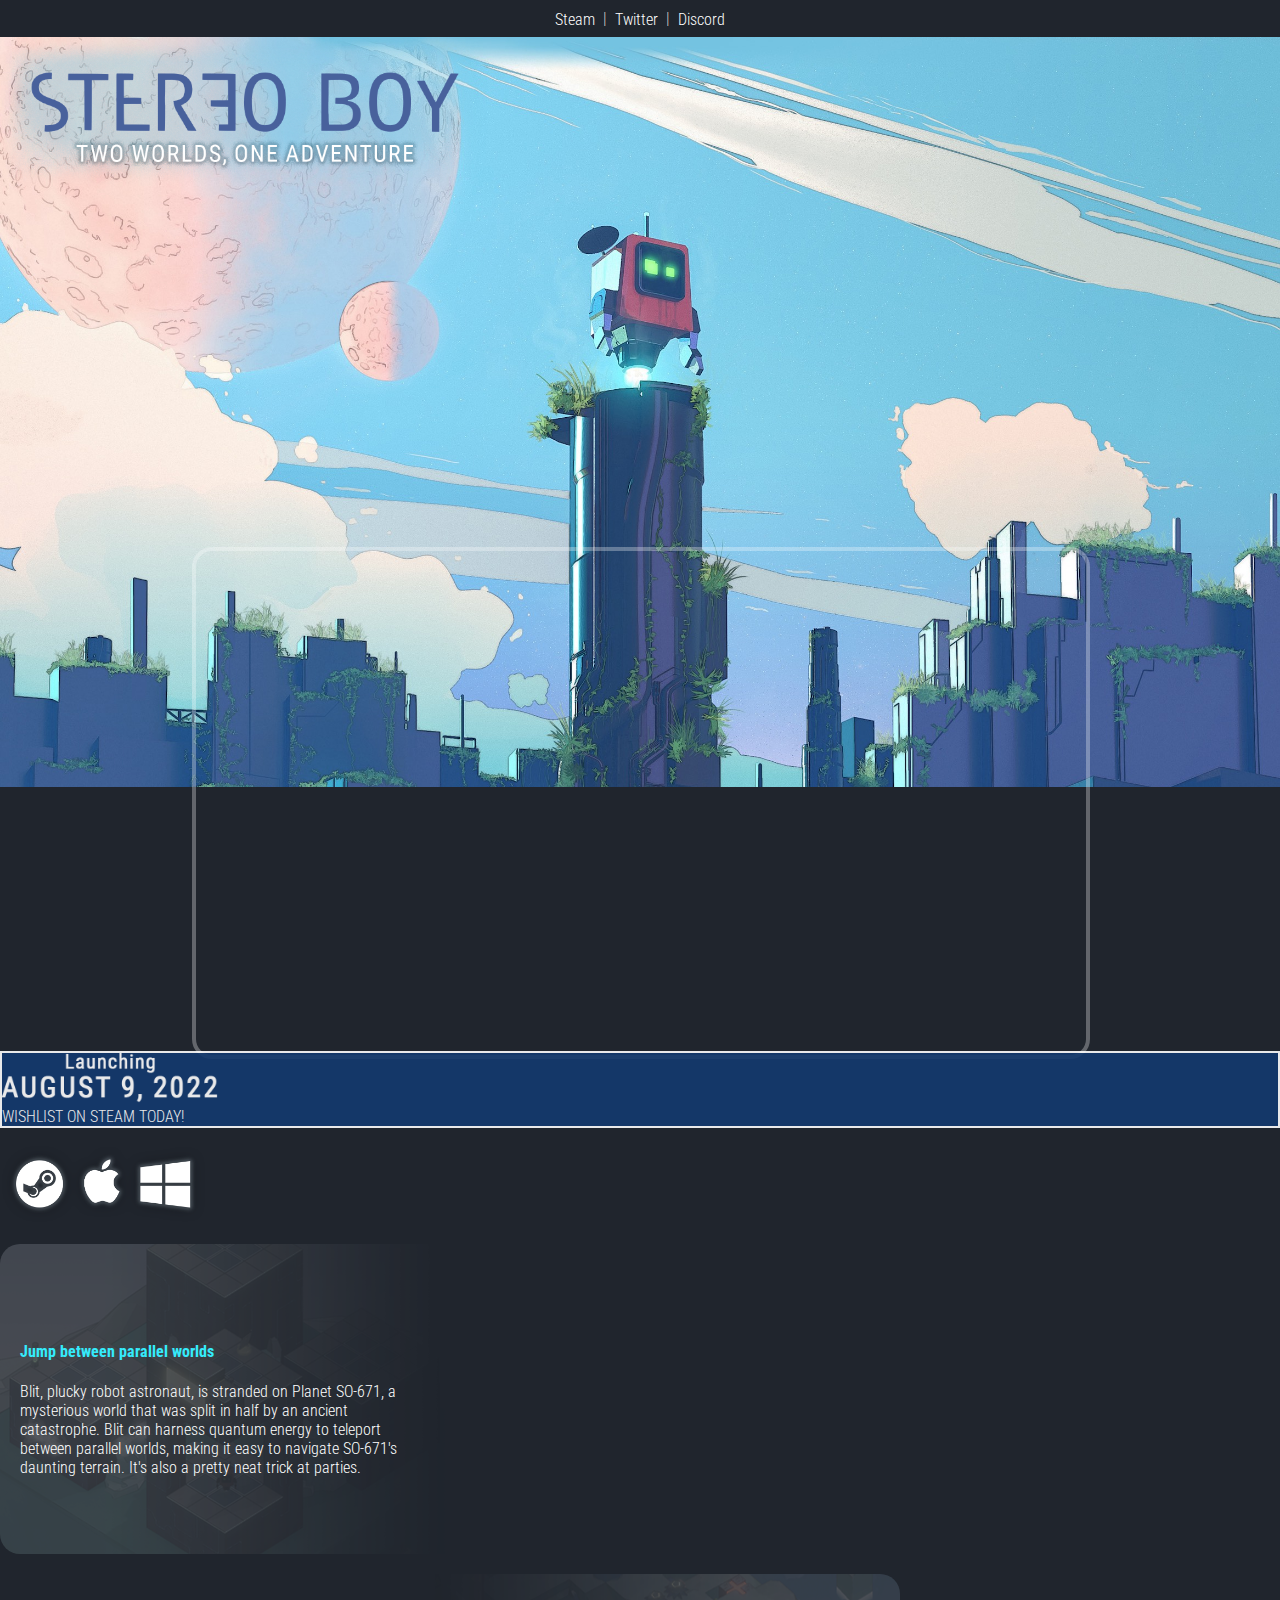
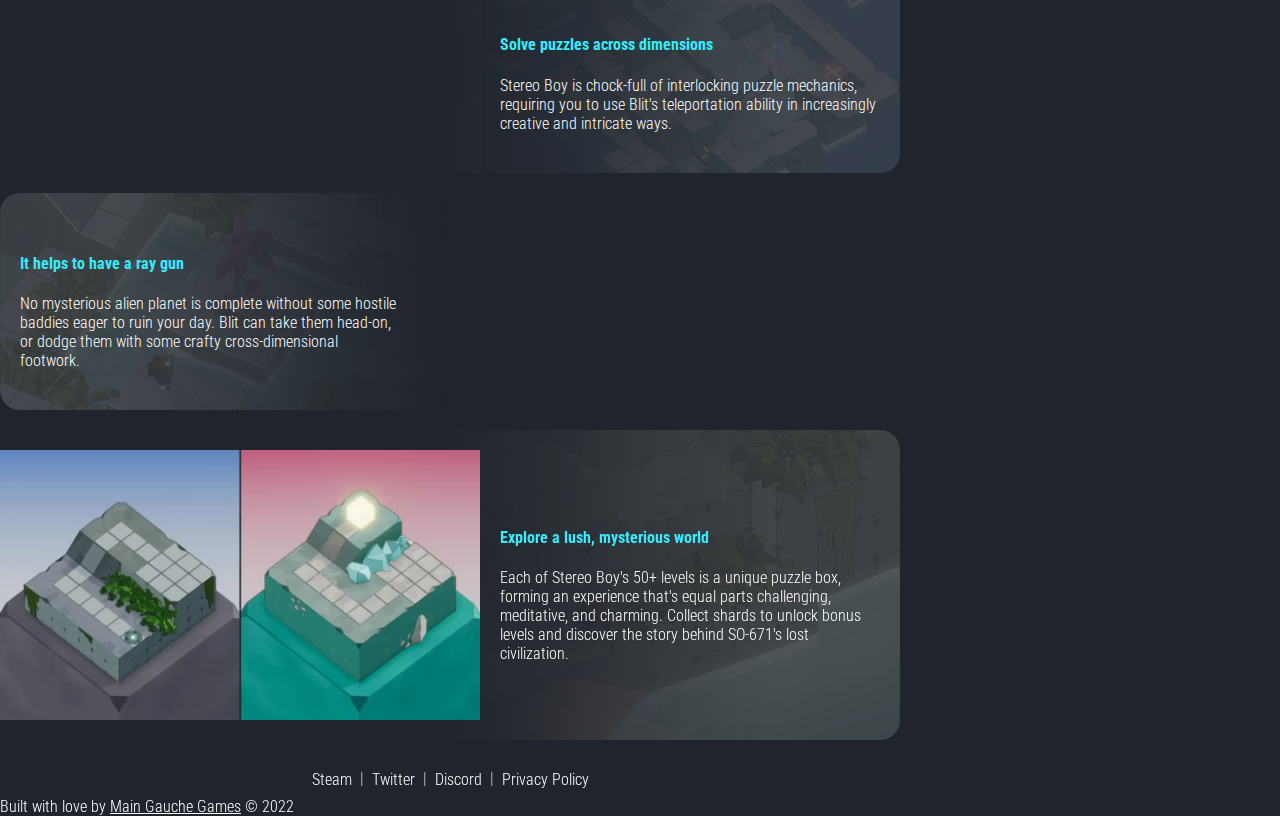
==== index.html @ 30977f20 "add misspellings..." ====
<!DOCTYPE html>
<html>

<head>
  <title>STEREO BOY - MGG.006</title>
  <meta name="theme-color" content="#74c3e1" />
  <meta name='viewport' content='initial-scale=1, viewport-fit=cover'>

  <meta property="og:title" content="STEREO BOY - A sci-fi puzzle adventure" />
  <meta property="og:url" content="https://stereoboygame.com" />
  <meta property="og:description" content="Play on Steam! Available August 9, 2022 for Mac and Windows!" />
  <meta property="og:image" content="https://stereoboygame.com/meta.png" />
  <meta name="twitter:card" content="summary_large_image" />

  <link href="https://cdn.jsdelivr.net/npm/bootstrap@5.2.0-beta1/dist/css/bootstrap.min.css" rel="stylesheet"
    integrity="sha384-0evHe/X+R7YkIZDRvuzKMRqM+OrBnVFBL6DOitfPri4tjfHxaWutUpFmBp4vmVor" crossorigin="anonymous">
  <link rel="shortcut icon" href="favicon.ico" />
  <link rel="stylesheet" href="styles.css" />
</head>

<body>
  <div class="links-container">
    <a href="https://store.steampowered.com/app/2073530/Stereo_Boy/" target="_blank">Steam</a>
    |
    <a href="http://twitter.com/maingauchegames/" target="_blank">Twitter</a>
    |
    <a href="https://discord.gg/rR5cqduuyK" target=" _blank">Discord</a>
    <!-- |
    <a href="">Press Kit</a> -->
  </div>

  <div id="header">
    <div class="bg-container">
      <div class="text-center">
        <img id="logo" src="logo-with-subtitle.png" alt="Stereoboy - Two Worlds One Adventure" />
      </div>

      <div></div>
    </div>
  </div>

  <div class="video-container">
    <iframe id="trailer" src="https://www.youtube-nocookie.com/embed/Gxo9DIQfEwU" frameborder="0"
      allow="accelerometer; autoplay; clipboard-write; encrypted-media; gyroscope; picture-in-picture"
      allowfullscreen></iframe>
  </div>

  <div class="d-flex flex-column align-items-center mt-3">
    <a id="badge-link" target="_blank" href="https://store.steampowered.com/app/2073530/Stereo_Boy/">
      <div id="badge" class="text-center rounded-4 shadow py-3 px-5">
        <img height=50 src="badge-text.png" alt="Launching August 9, 2022"><br>
        <div class='mt-2'>WISHLIST ON STEAM TODAY!</div>
      </div>
    </a>
    <a target="_blank" href="https://store.steampowered.com/app/2073530/Stereo_Boy/">
      <p class="mt-n1 mb-0"><img height=80 src="logos.png"
          alt="Stereoboy will be available for Mac and Windows on Steam"></p>
    </a>
  </div>

  <div class="container">
    <div class="d-flex flex-column align-items-center fs-5 mt-4">
      <div class="about-block background-1">
        <div>
          <h4>Jump between parallel worlds</h4>

          Blit, plucky robot astronaut, is stranded on Planet SO-671, a mysterious world that was split in half by an
          ancient catastrophe. Blit can harness quantum energy to teleport between parallel worlds, making it easy to
          navigate SO-671's daunting terrain. It's also a pretty neat trick at parties.
        </div>
        <video preload autoplay muted loop playsinline poster="">
          <source src="media/teleport-sm-60fps.mov" type="video/mp4" />
          Your browser does not support the video tag.
        </video>
      </div>
      <div class="about-block reversed background-2">
        <div>
          <h4>Solve puzzles across dimensions</h4>

          Stereo Boy is chock-full of interlocking puzzle mechanics, requiring you to use Blit's teleportation ability
          in increasingly creative and intricate ways.
        </div>
        <video preload autoplay muted loop playsinline poster="">
          <source src="media/puzzles-sm-60fps.mov" type="video/mp4" />
          Your browser does not support the video tag.
        </video>
      </div>
      <div class="about-block background-3">
        <div>
          <h4>It helps to have a ray gun</h4>

          No mysterious alien planet is complete without some hostile baddies eager to ruin your day. Blit can take them
          head-on, or dodge them with some crafty cross-dimensional footwork.
        </div>
        <video preload autoplay muted loop playsinline poster="">
          <source src="media/combat-sm-60fps.mov" type="video/mp4" />
          Your browser does not support the video tag.
        </video>
      </div>
      <div class="about-block reversed background-4">
        <div>
          <h4>Explore a lush, mysterious world</h4>

          Each of Stereo Boy's 50+ levels is a unique puzzle box, forming an experience that's equal parts challenging,
          meditative, and charming. Collect shards to unlock bonus levels and discover the story behind SO-671's lost
          civilization.
        </div>
        <video preload autoplay muted loop playsinline poster="">
          <source src="media/spin-sm-30fps.mov" type="video/mp4" />
          Your browser does not support the video tag.
        </video>
      </div>
    </div>
  </div>

  <footer class="text-center d-flex justify-content-center align-items-center mt-5">
    <div class="container pb-4">
      <div class="links-container">
        <a href="https://store.steampowered.com/app/2073530/Stereo_Boy/" target="_blank">Steam</a>
        |
        <a href="http://twitter.com/maingauchegames/" target="_blank">Twitter</a>
        |
        <a href="https://discord.gg/rR5cqduuyK" target=" _blank">Discord</a>
        |
        <a href="/privacy">Privacy Policy</a>
      </div>

      <div>
        Built with love by
        <a href="https://maingauche.games">Main Gauche Games</a>
        &#169; 2022
      </div>
    </div>
  </footer>
</body>

</html>
---- styles.css ----
@import url('https://fonts.googleapis.com/css2?family=Roboto+Condensed:ital,wght@0,300;0,400;1,300;1,400&display=swap');

html {
  background-color: #20252D;
  font-family: "Roboto Condensed";
  font-weight: 300;
  height: 100%;
  overflow-x: hidden;
  max-width: 100%;
}

body {
  border: 0;
  margin: 0;
  position: relative;
  color: white;
  background-color: #20252D;
}

#header {
  background-color: #74c3e1;
}

#header .bg-container {
  background-image: url('background-edges-mobile-sm.jpg');
  background-position-x: center;
  background-size: cover;
  display: flex;
  flex-direction: column;
  justify-content: space-between;
  margin: 0 auto;
  height: 700px;
  padding-bottom: 100px;

}

#logo {
  max-height: 188px;
  max-width: 100%;
}

@media (max-width: 1300px) {
  #header .bg-container {
    height: 650px;
  }

  #logo {
    max-height: 150px;
  }
}

@media (max-width: 700px) {
  #header .bg-container {
    height: 550px;
  }

  #logo {
    max-height: 130px;
  }
}

a,
a:hover,
a:visited,
a:active {
  color: white;
}

#badge {
  background-color: #133a6f;
  opacity: 0.9;
  border: 2px solid white;
}

#badge-link {
  text-decoration: none;
}

#badge-link:hover #badge {
  background-color: #31bb96;
  text-decoration: underline;
}

#media {
  margin-top: -50px;
}

#media .container {
  padding: 0 15px;
  display: flex;
  flex-wrap: wrap;
  justify-content: center;
}

#media video {
  margin: 5px;
  border: 1px solid white;
  max-width: 90%;
  border-radius: 20px;
  aspect-ratio: 1 / 1;
  background-color: #666;
}

footer {
  background: #20252D;
  /* position: absolute; */
  bottom: 0;
  padding: 0;
  width: 100%;
  height: 50px;
}

.wishlist-link,
.wishlist-link:visited {
  color: rgb(66, 224, 238);
  text-decoration: none;
}

.wishlist-link:hover {
  text-decoration: underline;
}

.about-block {
  display: flex;
  margin-bottom: 20px;
  justify-content: center;
  align-items: center;

  background-repeat: no-repeat;
  background-size: cover;
  background-position: left center;

  border-radius: 20px;
  padding: 20px 0;
}

.about-block h4 {
  color: #35ebfc;
}

.about-block div {
  padding: 20px;
}

.about-block video {
  width: 480px;
  flex-shrink: 0;
}

.about-block.reversed {
  flex-direction: row-reverse;
  background-position: right center;
}

.about-block.background-1 {
  background-image: url(gradient-1.png);
}

.about-block.background-2 {
  background-image: url(gradient-2.png);
}

.about-block.background-3 {
  background-image: url(gradient-3.png);
}

.about-block.background-4 {
  background-image: url(gradient-4.png);
}

.video-container {
  position: relative;
  margin: -240px auto 0;
  width: 70%;
  padding-bottom: 39.375%;
}


@media (max-width: 700px) {
  .video-container {
    width: 90%;
    padding-bottom: 50.625%;
  }
}

#trailer {
  position: absolute;
  top: 0;
  left: 0;
  width: 100%;
  width: calc(100% - 6px);
  height: 100%;
  border: 0;
  border-radius: 20px;
  border: 4px solid rgba(255, 255, 255, 0.3);
}

.links-container {
  padding: 8px;
  color: #ccc;
  display: flex;
  align-items: center;
  justify-content: center;
}

.links-container a {
  color: white;
  text-decoration: none;
  padding: 2px 8px 0;
}

.links-container a:hover {
  text-decoration: underline;
}

@media (min-width: 1300px) {
  .about-block {
    max-width: 900px;
  }
}

@media (min-width: 768px) {
  .container {
    max-width: 900px;
  }
}

@media (max-width: 900px) {
  .about-block {
    display: block;
    padding-bottom: 0;
  }

  .about-block div {
    padding: 0 20px;
  }

  .about-block video {
    width: 100%;
    margin-top: 20px;
    margin-right: 0;
    margin-left: 0;
    margin-bottom: -8px;
    border-radius: 0 0 20px 20px;
  }
}
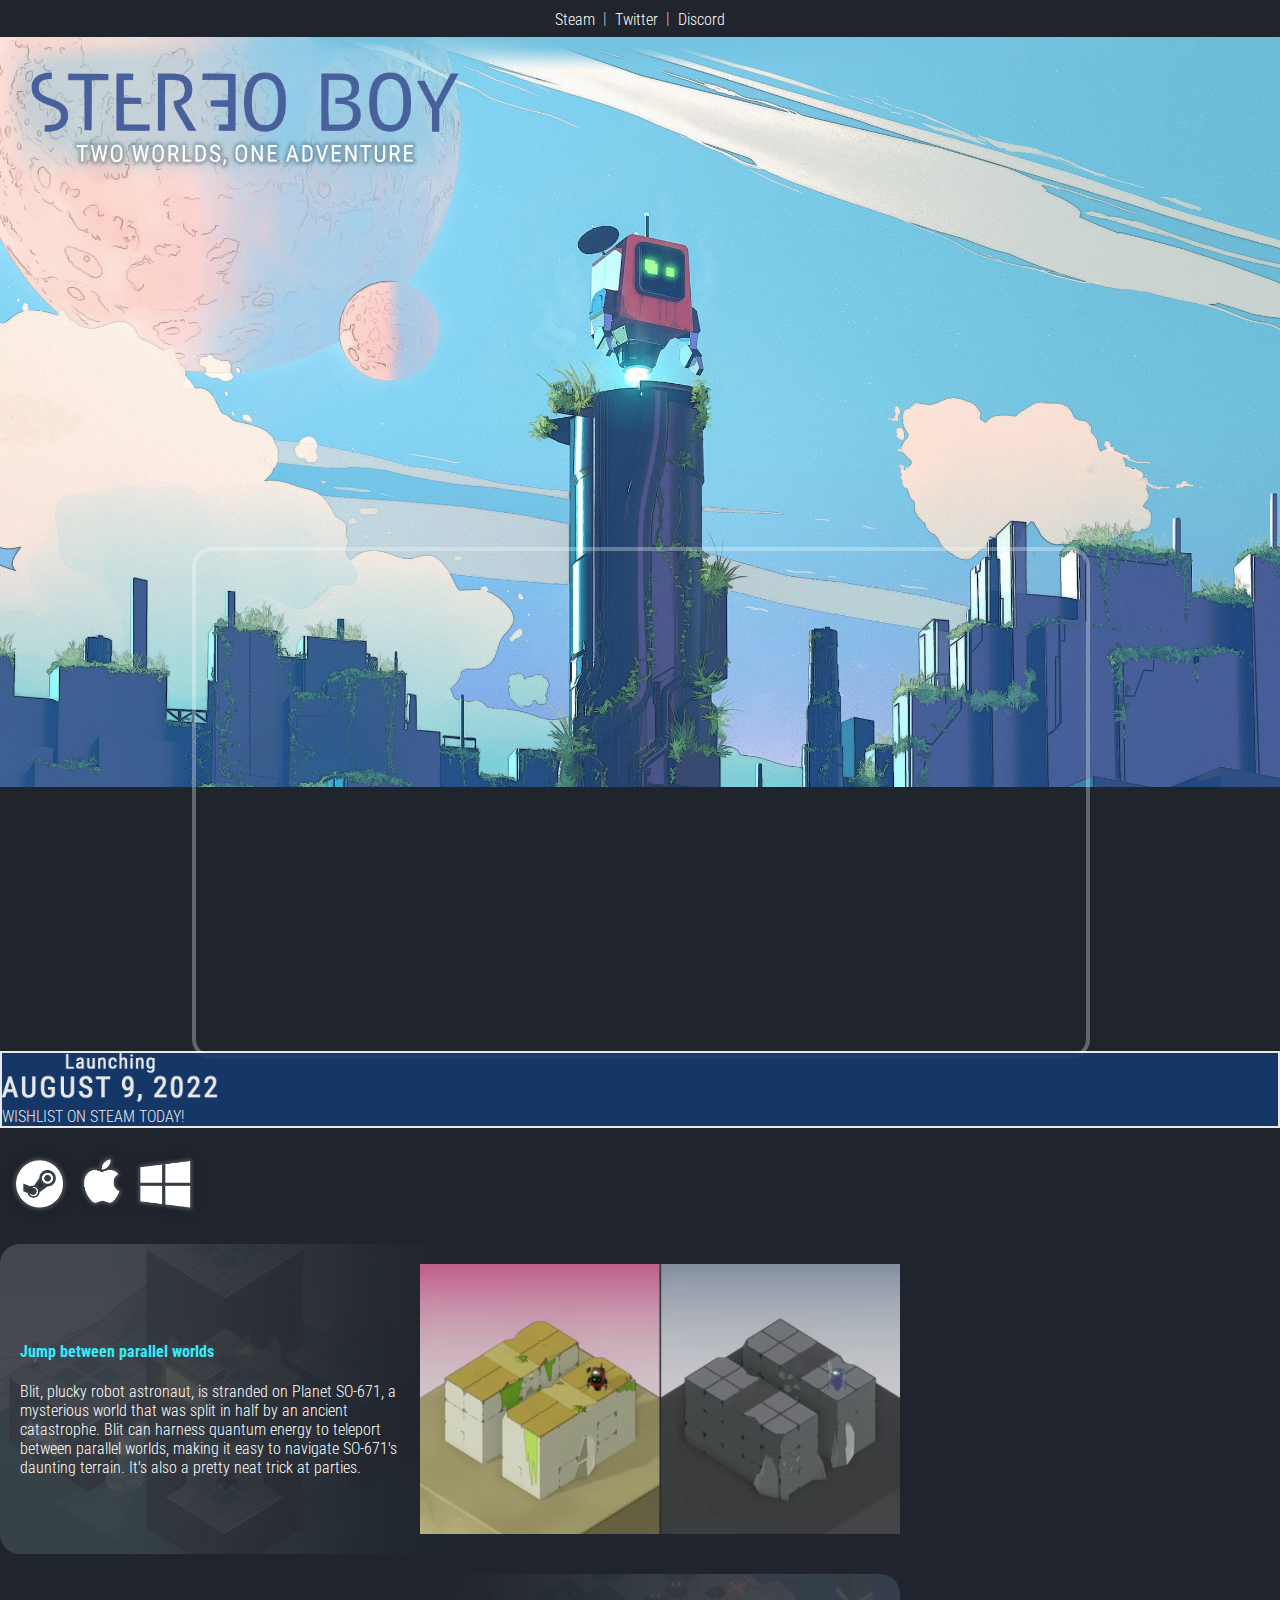
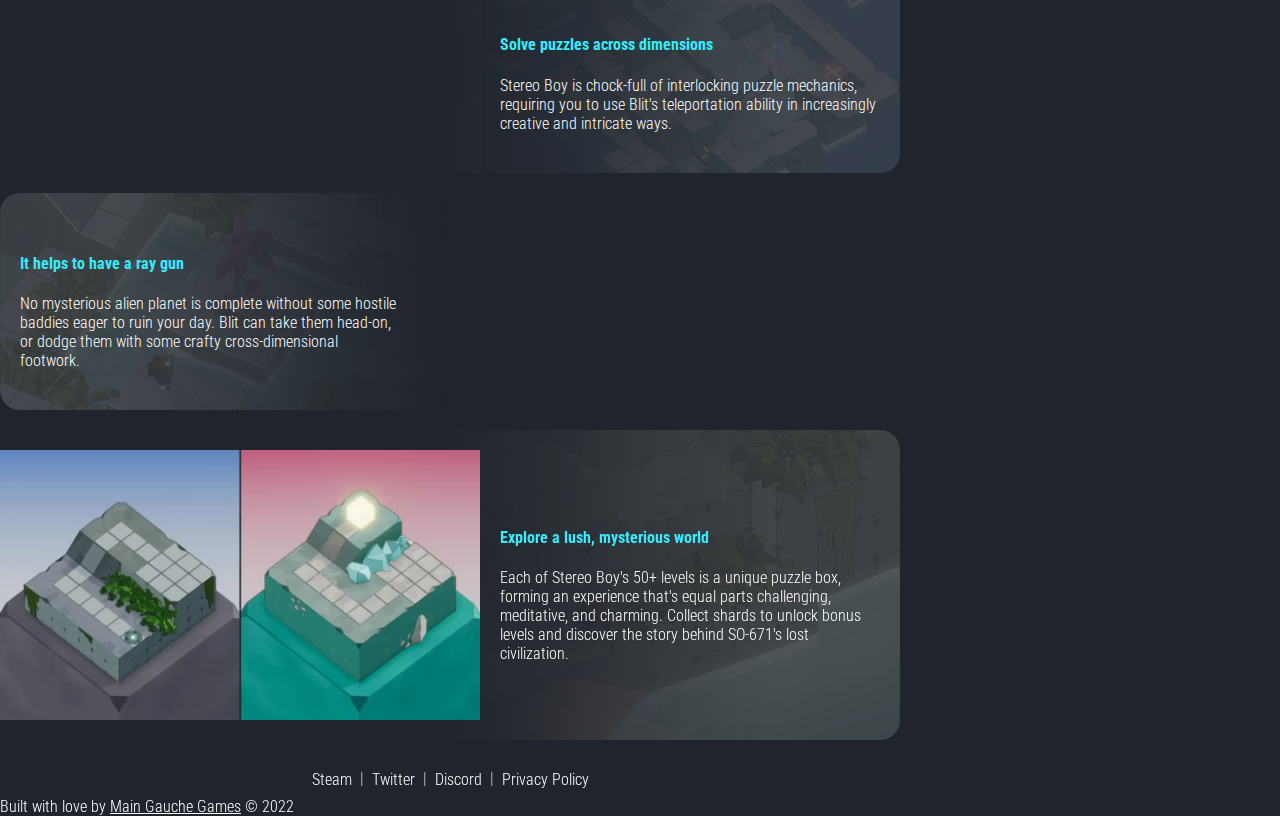
==== commit b06e6fa8: "presskit, launch page v1" ====
--- a/index.html
+++ b/index.html
@@ -22,11 +22,11 @@
   <div class="links-container">
     <a href="https://store.steampowered.com/app/2073530/Stereo_Boy/" target="_blank">Steam</a>
     |
+    <!-- <a href="/presskit" target="_blank">Press Kit</a>
+    | -->
     <a href="http://twitter.com/maingauchegames/" target="_blank">Twitter</a>
     |
     <a href="https://discord.gg/rR5cqduuyK" target=" _blank">Discord</a>
-    <!-- |
-    <a href="">Press Kit</a> -->
   </div>
 
   <div id="header">
@@ -122,6 +122,8 @@
         |
         <a href="https://discord.gg/rR5cqduuyK" target=" _blank">Discord</a>
         |
+        <!-- <a href="/presskit" target="_blank">Press Kit</a>
+        | -->
         <a href="/privacy">Privacy Policy</a>
       </div>
 
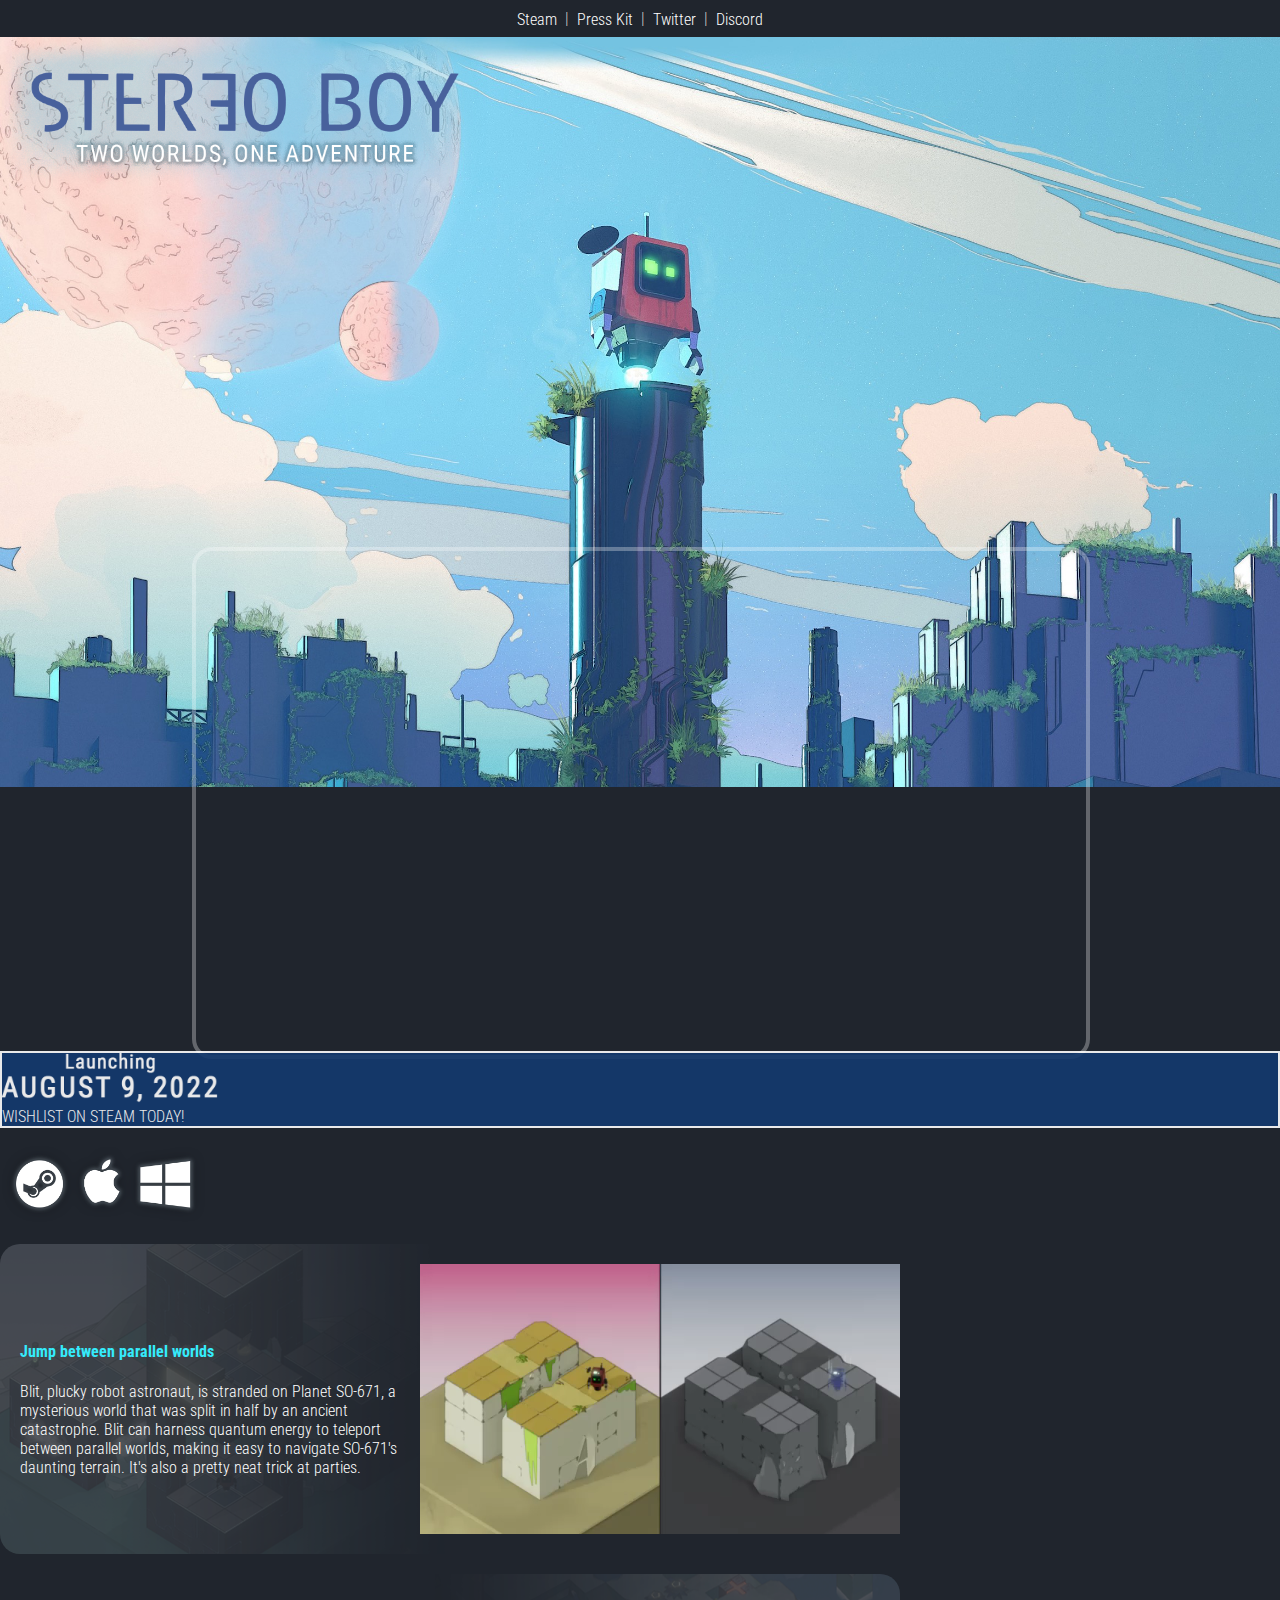
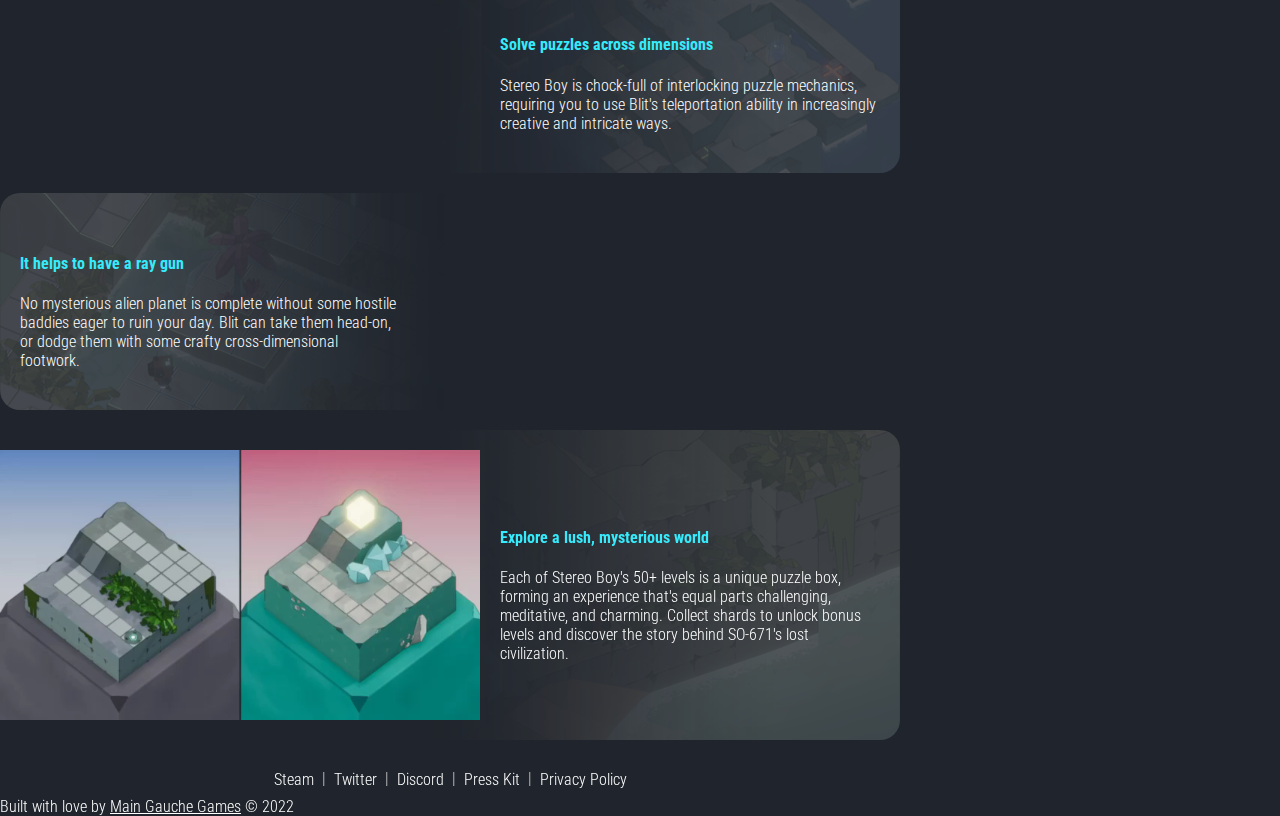
==== commit 96826308: "Uncomment press kit" ====
--- a/index.html
+++ b/index.html
@@ -22,8 +22,8 @@
   <div class="links-container">
     <a href="https://store.steampowered.com/app/2073530/Stereo_Boy/" target="_blank">Steam</a>
     |
-    <!-- <a href="/presskit" target="_blank">Press Kit</a>
-    | -->
+    <a href="/presskit" target="_blank">Press Kit</a>
+    |
     <a href="http://twitter.com/maingauchegames/" target="_blank">Twitter</a>
     |
     <a href="https://discord.gg/rR5cqduuyK" target=" _blank">Discord</a>
@@ -122,8 +122,8 @@
         |
         <a href="https://discord.gg/rR5cqduuyK" target=" _blank">Discord</a>
         |
-        <!-- <a href="/presskit" target="_blank">Press Kit</a>
-        | -->
+        <a href="/presskit" target="_blank">Press Kit</a>
+        |
         <a href="/privacy">Privacy Policy</a>
       </div>
 
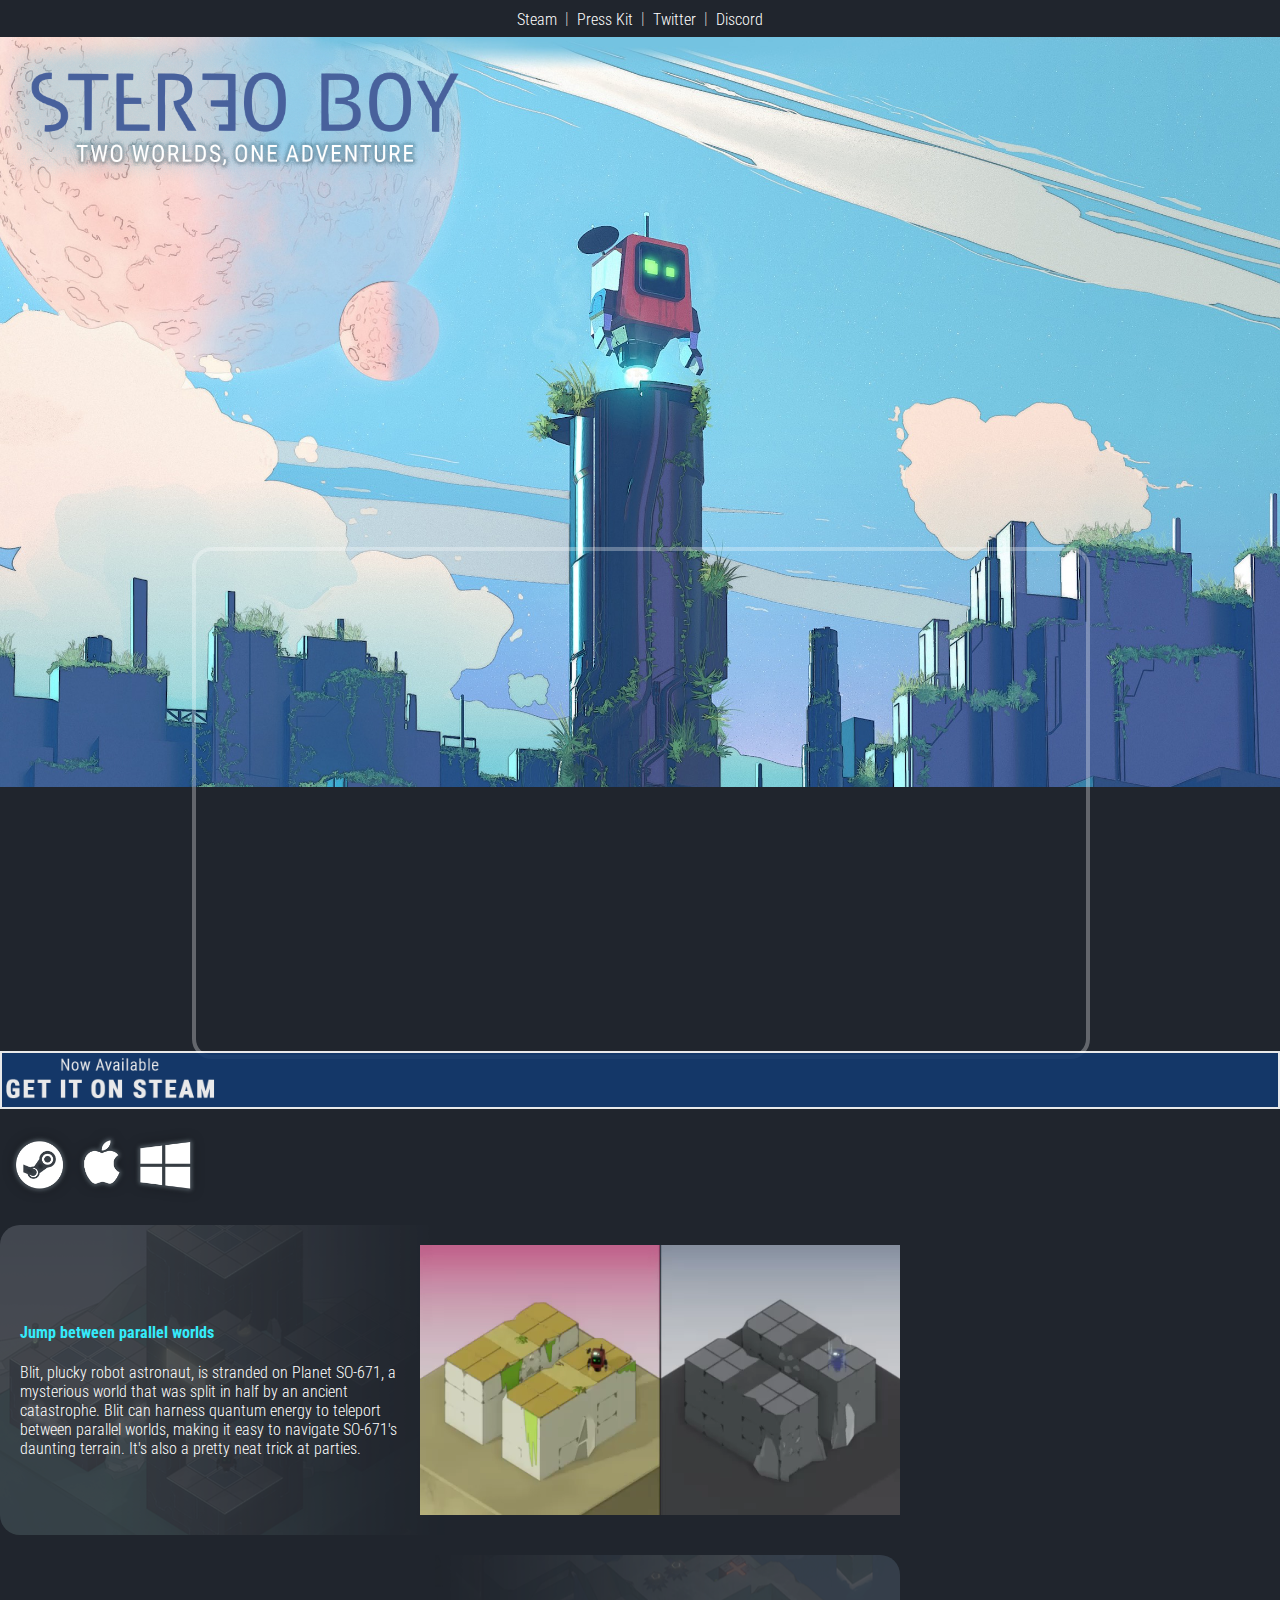
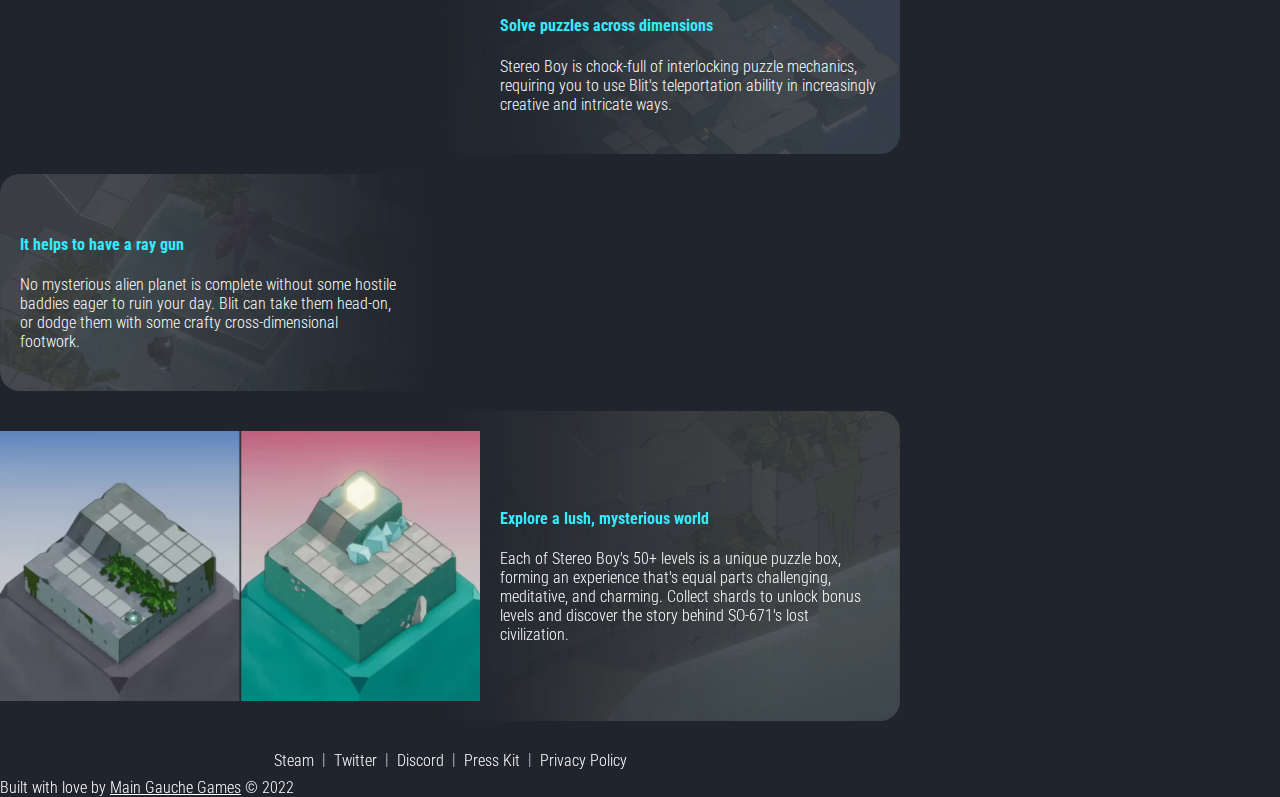
==== commit b6bdc544: "new steam link text" ====
--- a/index.html
+++ b/index.html
@@ -22,7 +22,7 @@
   <div class="links-container">
     <a href="https://store.steampowered.com/app/2073530/Stereo_Boy/" target="_blank">Steam</a>
     |
-    <a href="/presskit" target="_blank">Press Kit</a>
+    <a href="/press" target="_blank">Press Kit</a>
     |
     <a href="http://twitter.com/maingauchegames/" target="_blank">Twitter</a>
     |
@@ -47,9 +47,8 @@
 
   <div class="d-flex flex-column align-items-center mt-3">
     <a id="badge-link" target="_blank" href="https://store.steampowered.com/app/2073530/Stereo_Boy/">
-      <div id="badge" class="text-center rounded-4 shadow py-3 px-5">
+      <div id="badge" class="text-center rounded-4 shadow mt-3 mb-1 py-2 px-4">
         <img height=50 src="badge-text.png" alt="Launching August 9, 2022"><br>
-        <div class='mt-2'>WISHLIST ON STEAM TODAY!</div>
       </div>
     </a>
     <a target="_blank" href="https://store.steampowered.com/app/2073530/Stereo_Boy/">
@@ -122,7 +121,7 @@
         |
         <a href="https://discord.gg/rR5cqduuyK" target=" _blank">Discord</a>
         |
-        <a href="/presskit" target="_blank">Press Kit</a>
+        <a href="/press" target="_blank">Press Kit</a>
         |
         <a href="/privacy">Privacy Policy</a>
       </div>
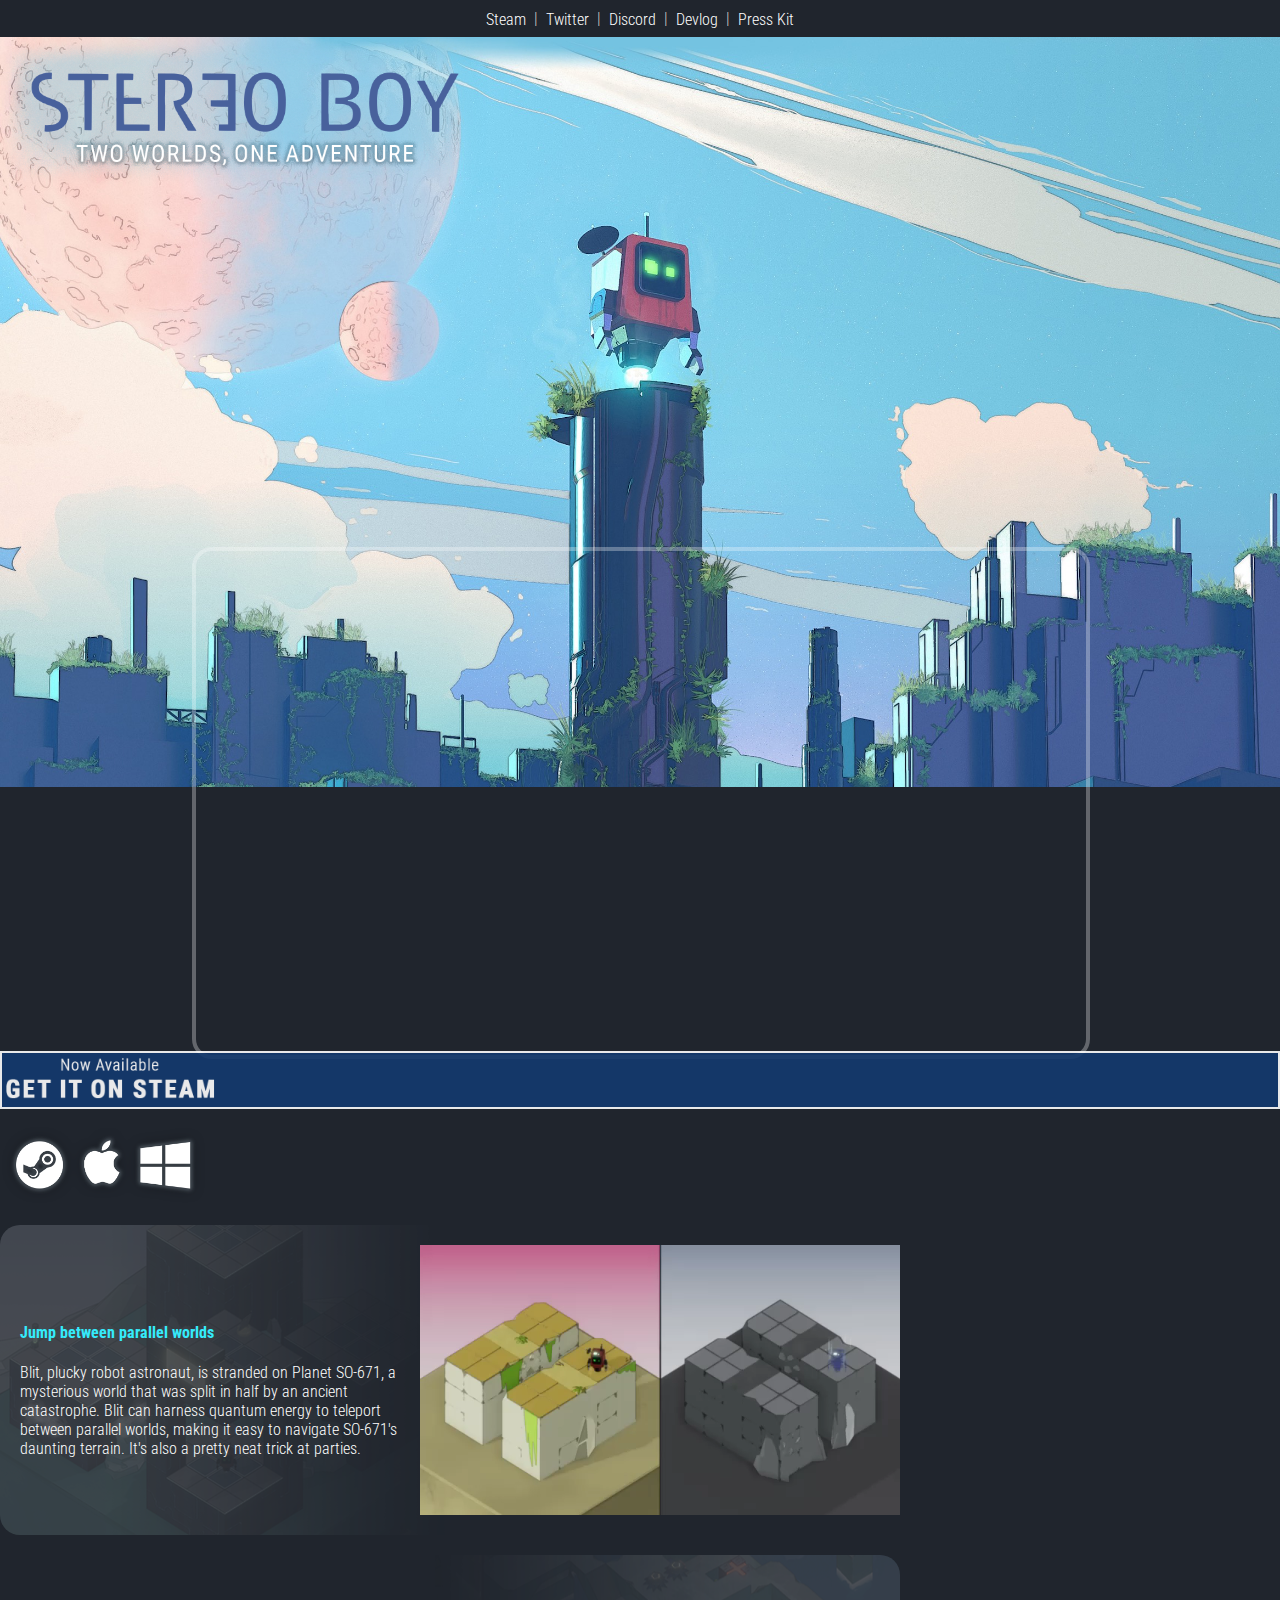
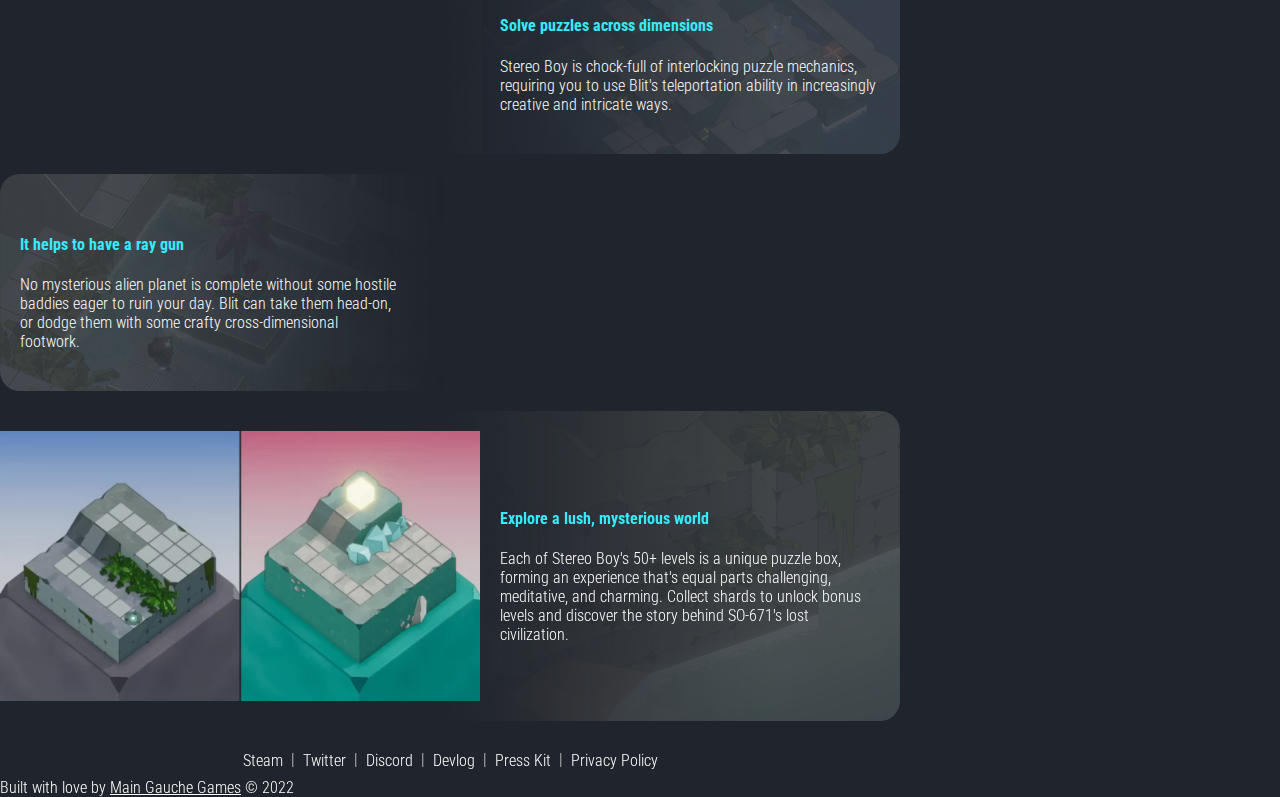
==== commit e19acbf9: "add devlog link" ====
--- a/index.html
+++ b/index.html
@@ -22,11 +22,13 @@
   <div class="links-container">
     <a href="https://store.steampowered.com/app/2073530/Stereo_Boy/" target="_blank">Steam</a>
     |
-    <a href="/press" target="_blank">Press Kit</a>
-    |
     <a href="http://twitter.com/maingauchegames/" target="_blank">Twitter</a>
     |
     <a href="https://discord.gg/rR5cqduuyK" target=" _blank">Discord</a>
+    |
+    <a href="https://maingauche.games/tags/stereoboy" target="_blank">Devlog</a>
+    |
+    <a href="/press" target="_blank">Press Kit</a>   
   </div>
 
   <div id="header">
@@ -121,6 +123,8 @@
         |
         <a href="https://discord.gg/rR5cqduuyK" target=" _blank">Discord</a>
         |
+        <a href="https://maingauche.games/tags/stereoboy" target="_blank">Devlog</a>
+        |
         <a href="/press" target="_blank">Press Kit</a>
         |
         <a href="/privacy">Privacy Policy</a>
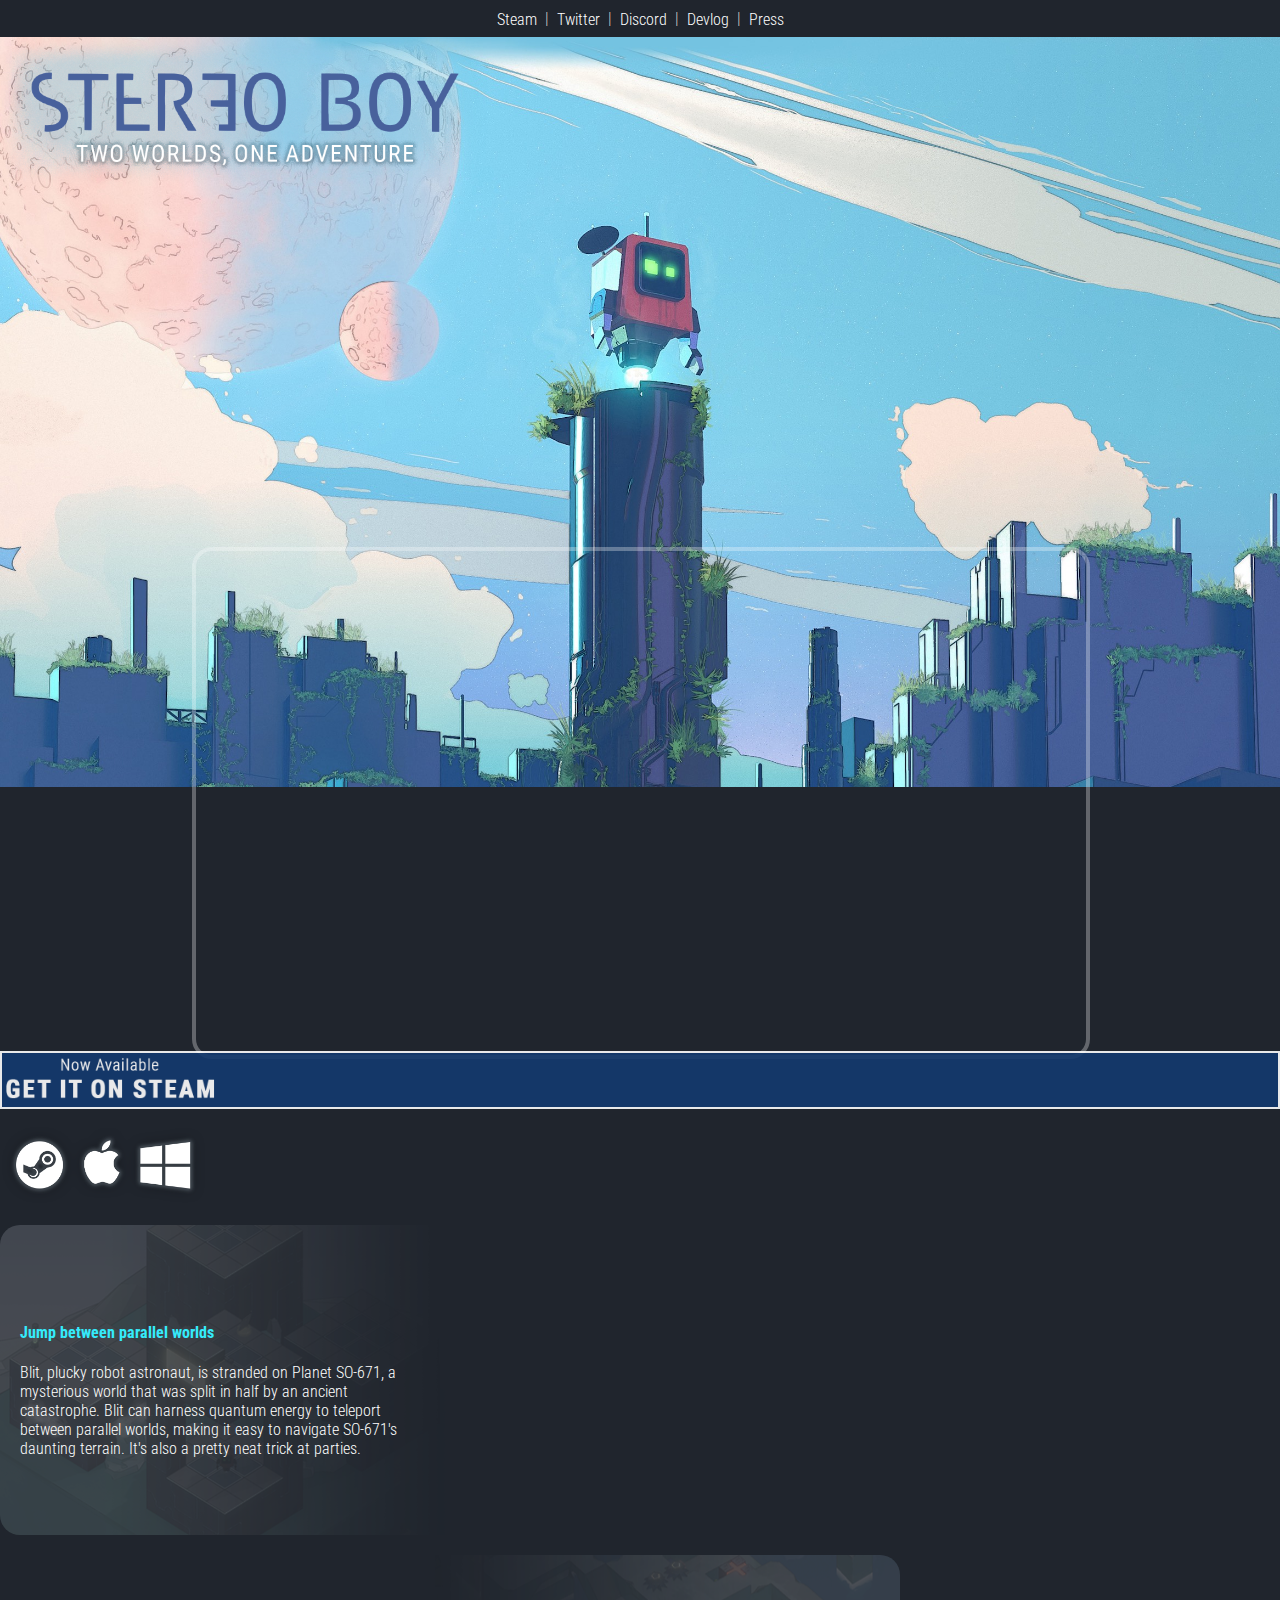
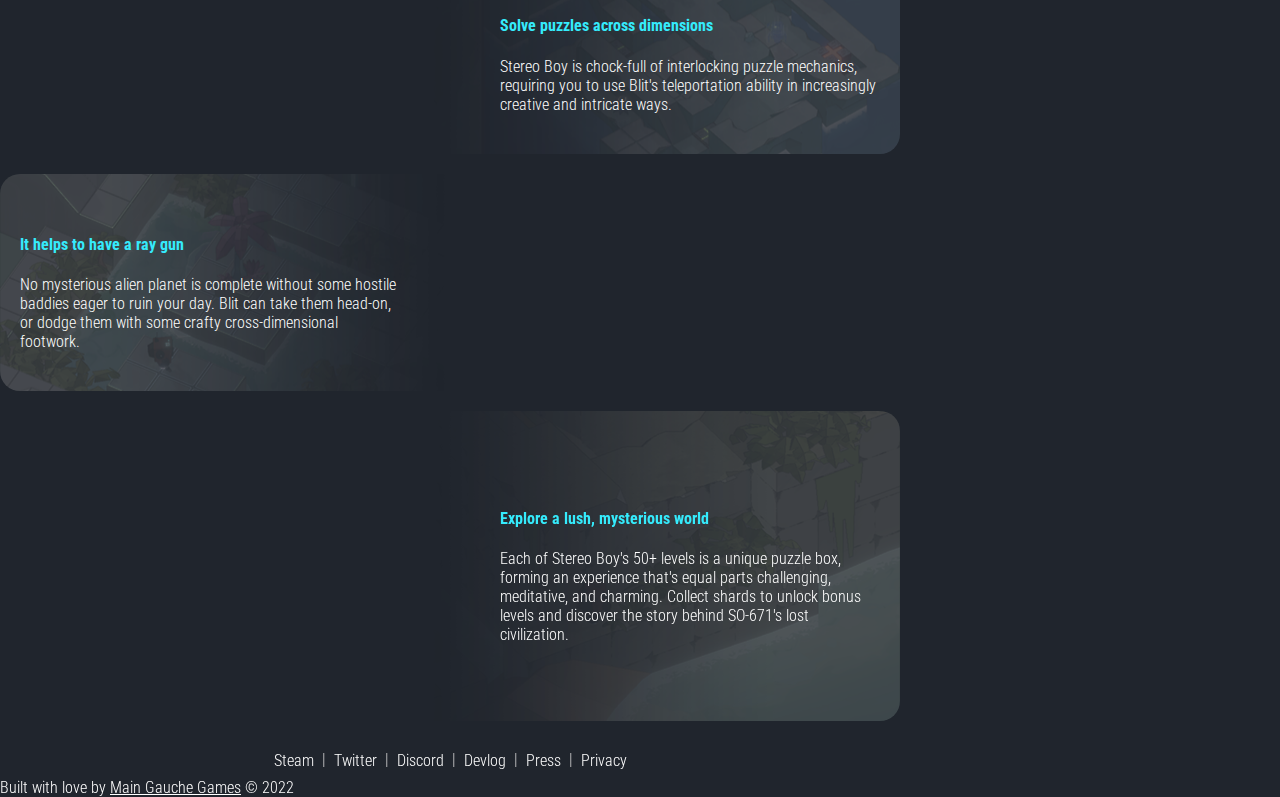
==== commit e0b0e1ec: "Nav: shorten link text to a single word" ====
--- a/index.html
+++ b/index.html
@@ -28,7 +28,7 @@
     |
     <a href="https://maingauche.games/tags/stereoboy" target="_blank">Devlog</a>
     |
-    <a href="/press" target="_blank">Press Kit</a>   
+    <a href="/press" target="_blank">Press</a>   
   </div>
 
   <div id="header">
@@ -125,9 +125,9 @@
         |
         <a href="https://maingauche.games/tags/stereoboy" target="_blank">Devlog</a>
         |
-        <a href="/press" target="_blank">Press Kit</a>
+        <a href="/press" target="_blank">Press</a>
         |
-        <a href="/privacy">Privacy Policy</a>
+        <a href="/privacy">Privacy</a>
       </div>
 
       <div>
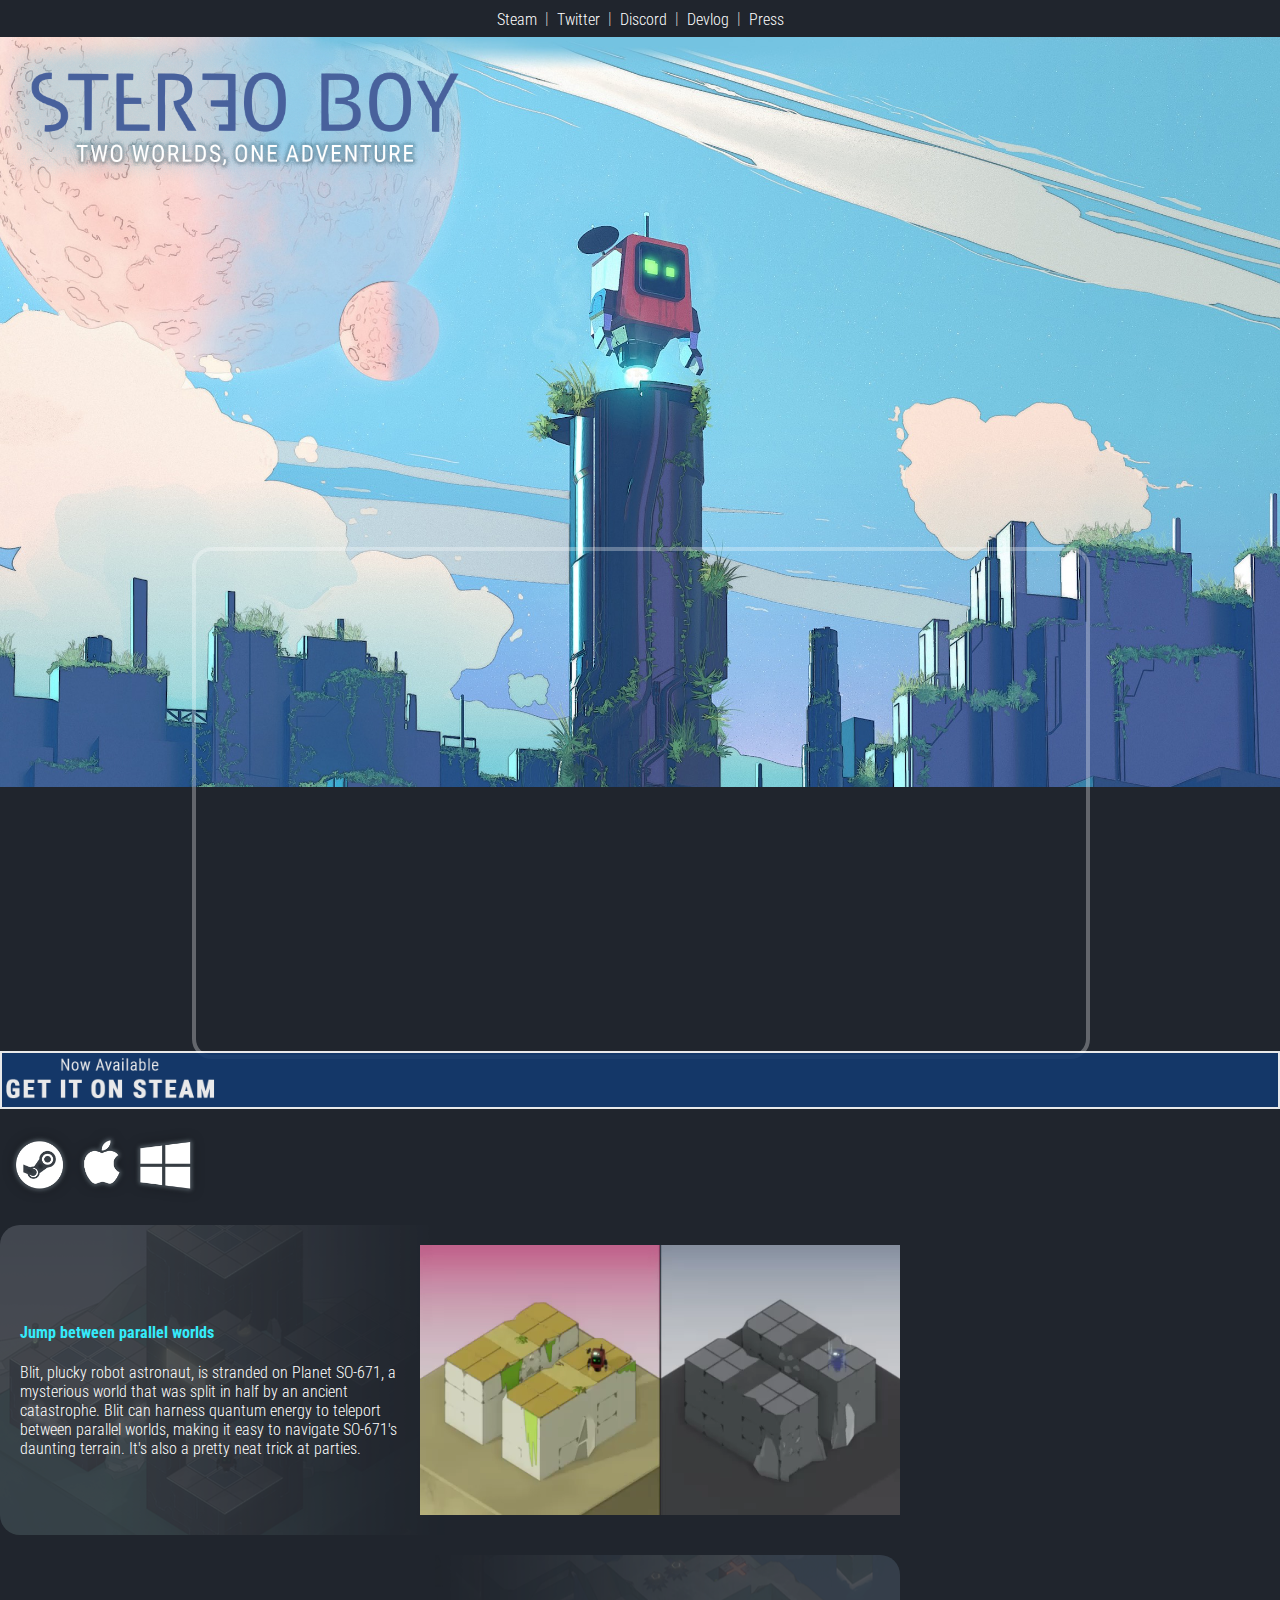
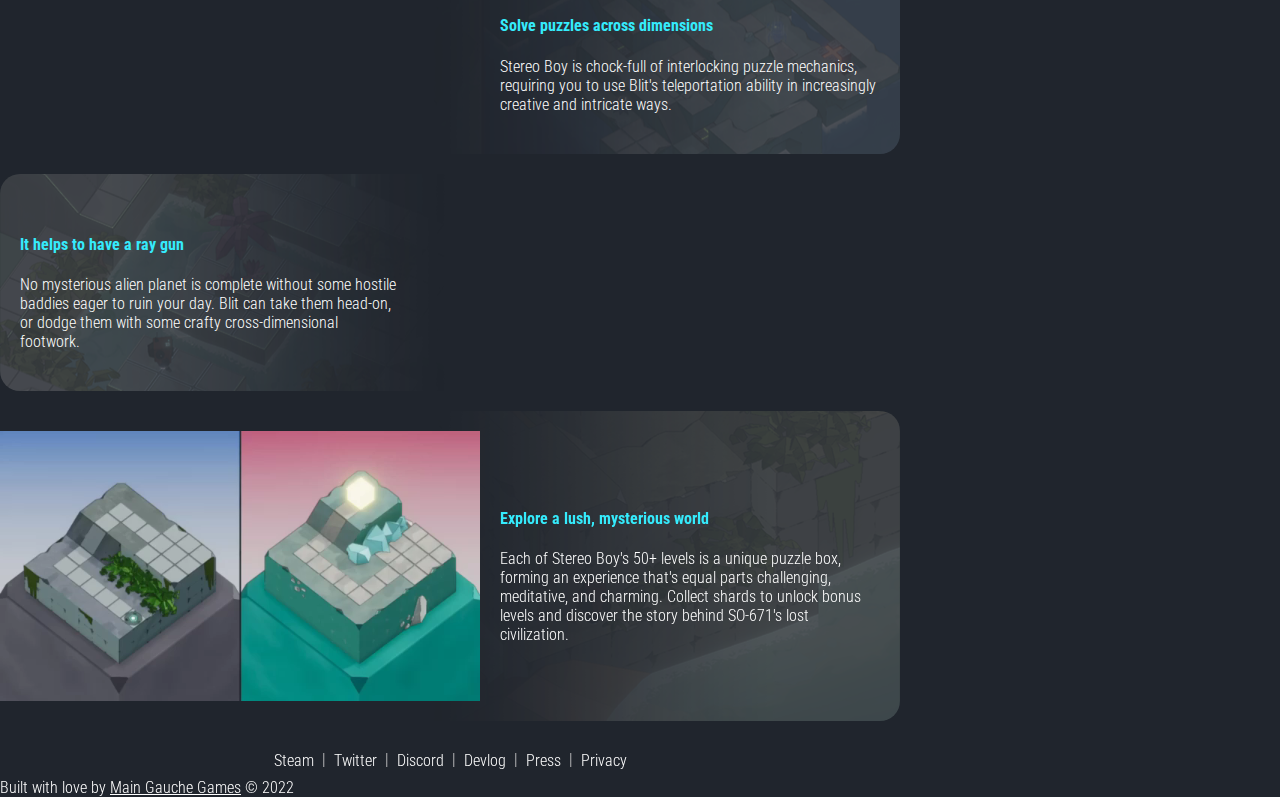
==== commit ac710ffd: "add google analytics" ====
--- a/index.html
+++ b/index.html
@@ -2,6 +2,16 @@
 <html>
 
 <head>
+  <!-- Google tag (gtag.js) -->
+  <script async src="https://www.googletagmanager.com/gtag/js?id=G-DM4PCHG8QN"></script>
+  <script>
+    window.dataLayer = window.dataLayer || [];
+    function gtag(){dataLayer.push(arguments);}
+    gtag('js', new Date());
+
+    gtag('config', 'G-DM4PCHG8QN');
+  </script>
+
   <title>STEREO BOY - MGG.006</title>
   <meta name="theme-color" content="#74c3e1" />
   <meta name='viewport' content='initial-scale=1, viewport-fit=cover'>
